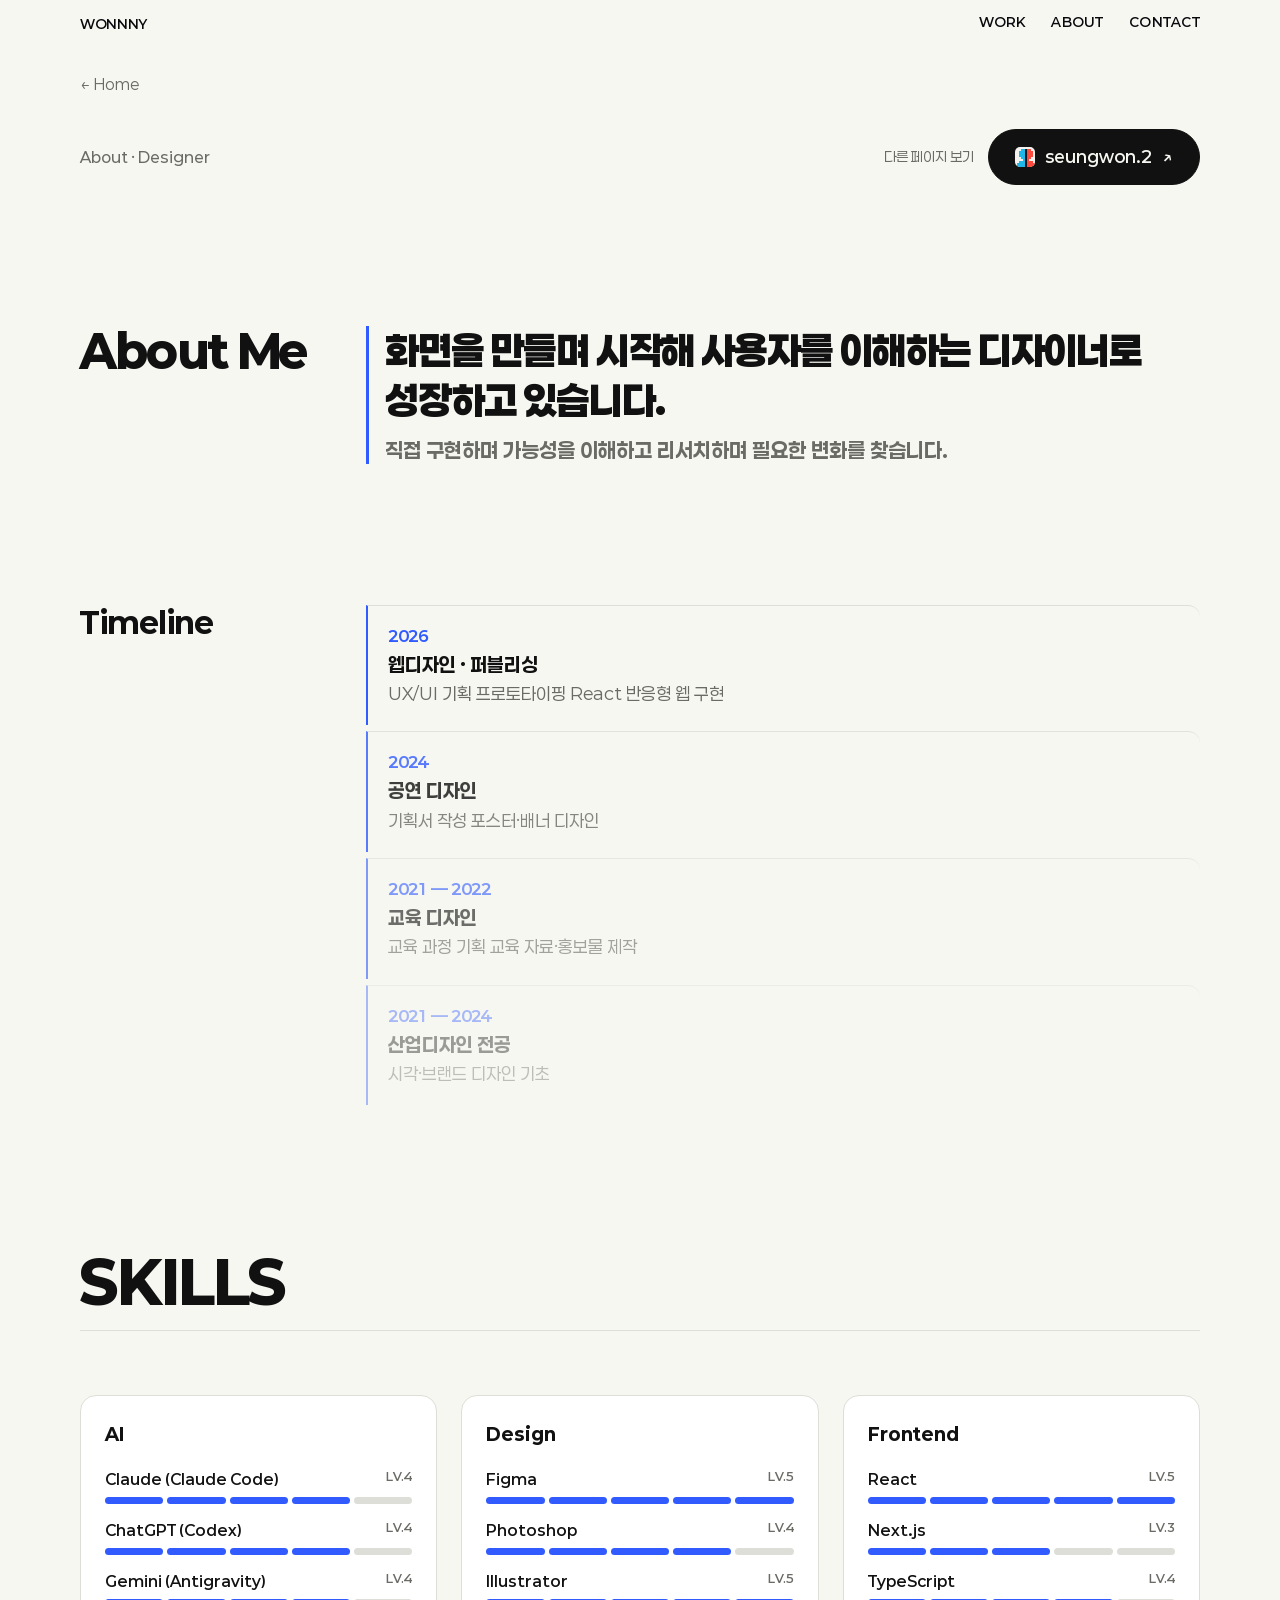
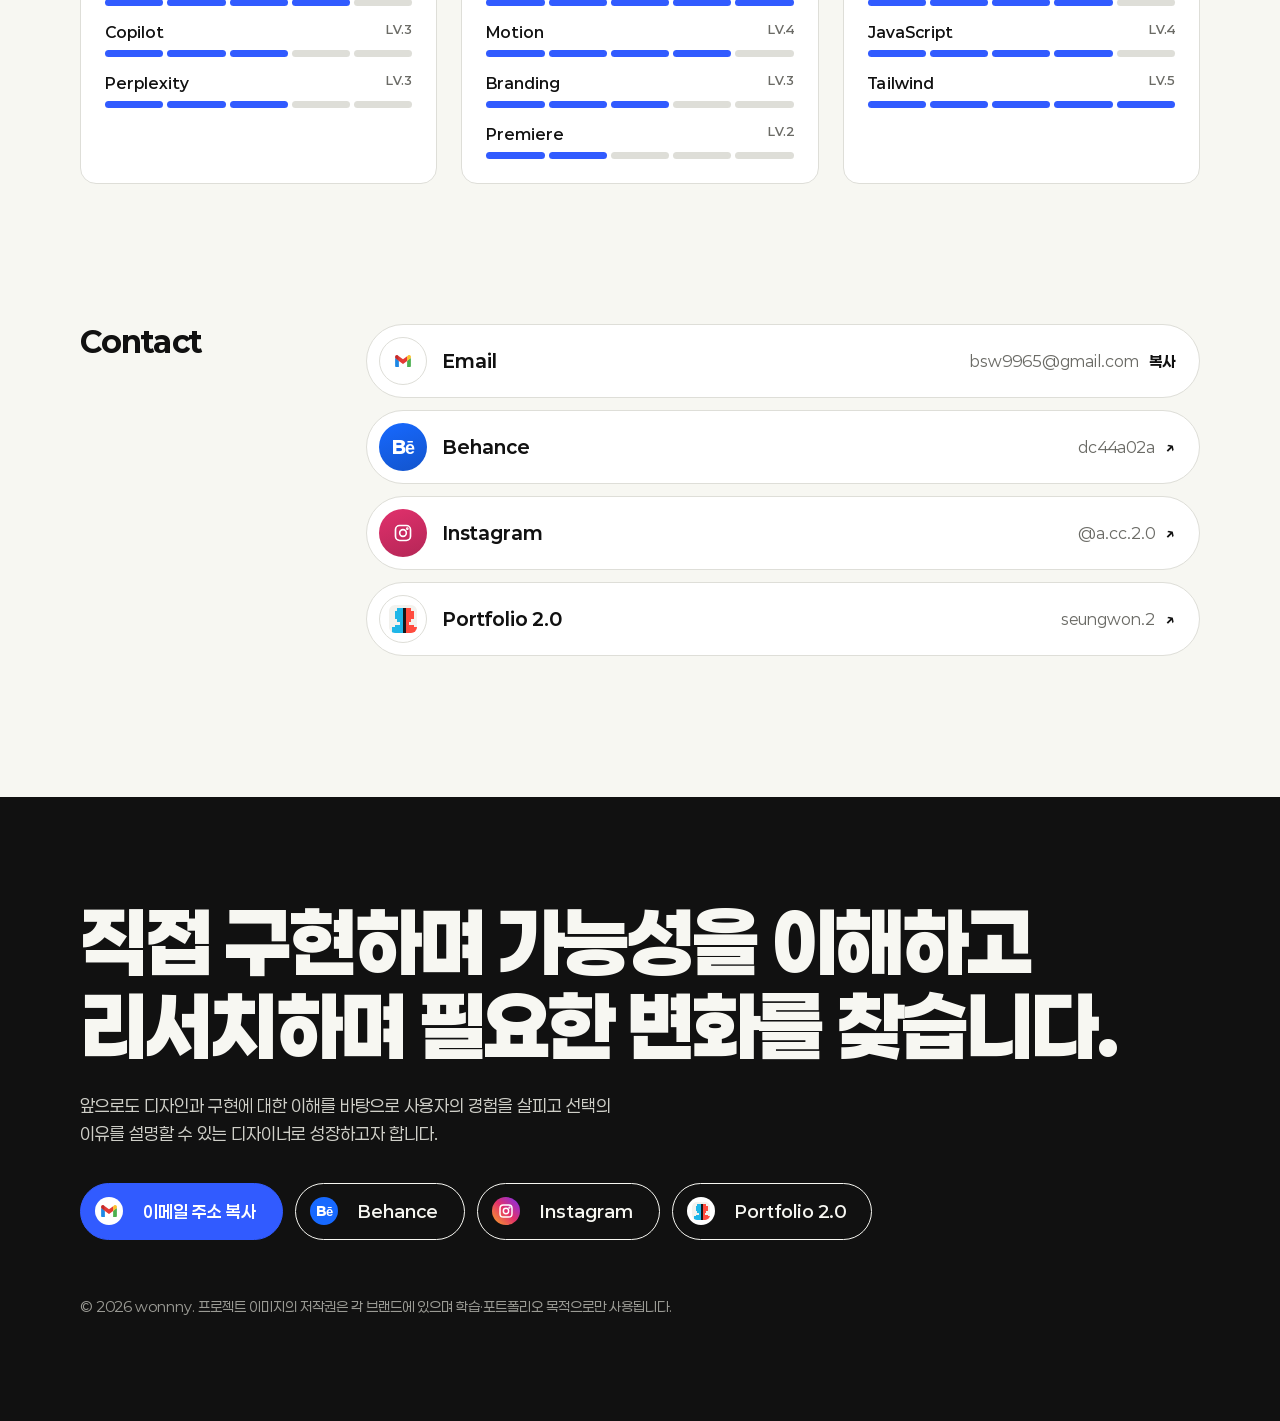
==== about.html @ beb2c956 "2026.10.27 작업 Co-Authored-By: Claude Sonnet 5.5 <noreply@anthropic.com>" ====
<!doctype html>
<html lang="ko">
<head>
<meta charset="utf-8">
<meta name="viewport" content="width=device-width,initial-scale=1">
<title>About — wonnny</title>
<meta name="theme-color" content="#F7F7F2">
<meta property="og:type" content="website">
<meta property="og:locale" content="ko_KR">
<meta property="og:site_name" content="wonnny">
<meta property="og:title" content="wonnny — Designer Portfolio">
<meta property="og:description" content="화면을 만들며 시작해 사용자를 이해하는 디자이너로 성장하고 있습니다.">
<meta property="og:url" content="https://seungwonbeck.github.io/wonnny/">
<meta property="og:image" content="https://seungwonbeck.github.io/wonnny/assets/og.jpg">
<meta property="og:image:width" content="1200">
<meta property="og:image:height" content="628">
<meta name="twitter:card" content="summary_large_image">
<meta name="twitter:title" content="wonnny — Designer Portfolio">
<meta name="twitter:description" content="화면을 만들며 시작해 사용자를 이해하는 디자이너로 성장하고 있습니다.">
<meta name="twitter:image" content="https://seungwonbeck.github.io/wonnny/assets/og.jpg">
<link rel="icon" href="assets/favicon.svg" type="image/svg+xml">
<link rel="alternate icon" href="assets/favicon.png" type="image/png">
<link rel="apple-touch-icon" href="assets/favicon.png">
<script>try{if(localStorage.theme==="dark")document.documentElement.setAttribute("data-theme","dark")}catch(e){}</script>
<link rel="stylesheet" href="css/style.css?v=20261027f">
</head>
<body data-page="about">
<header class="hd"><div class="wrap">
  <a class="logo" href="index.html">wonnny</a>
  <nav class="nav" aria-label="메인 메뉴"><a href="index.html#work">Work</a><a href="about.html" aria-current="page">About</a><a href="#contact">Contact</a></nav>
</div></header>
<main id="app"></main>
<footer id="contact" class="contact"><div class="wrap">
  <h2 id="closing" style="white-space:pre-line"></h2>
  <p class="cbody" id="closing-body"></p>
  <div class="row">
    <button class="btn blue" data-email>이메일 주소 복사</button>
    <span data-links style="display:contents"></span>
  </div>
  <small>© 2026 wonnny. 프로젝트 이미지의 저작권은 각 브랜드에 있으며 학습·포트폴리오 목적으로만 사용됩니다.</small>
</div></footer>
<dialog aria-label="이미지 확대"></dialog>
<button class="top" aria-label="맨 위로">↑</button>
<div class="toast" role="status"></div>
<script src="js/data.js?v=20261027f"></script>
<script src="js/about.js?v=20261027f"></script>
<script src="js/app.js?v=20261027f"></script>
</body>
</html>
---- css/style.css ----
/* Paperlogy: fonts/ 폴더에 woff2를 넣으면 적용, 없으면 Pretendard/시스템 폰트로 대체 */
@font-face{font-family:Paperlogy;font-weight:400;font-display:swap;src:url(../fonts/Paperlogy-4Regular.ttf) format("truetype")}
@font-face{font-family:Paperlogy;font-weight:500;font-display:swap;src:url(../fonts/Paperlogy-5Medium.ttf) format("truetype")}
@font-face{font-family:Paperlogy;font-weight:600;font-display:swap;src:url(../fonts/Paperlogy-6SemiBold.ttf) format("truetype")}
@font-face{font-family:Paperlogy;font-weight:700;font-display:swap;src:url(../fonts/Paperlogy-7Bold.ttf) format("truetype")}
@font-face{font-family:Paperlogy;font-weight:800;font-display:swap;src:url(../fonts/Paperlogy-8ExtraBold.ttf) format("truetype")}

:root{--ink:#111111;--blue:#315BFF;--bg:#F7F7F2;--white:#fff;--line:#DEDED8;--mute:#6b6b66;--pad:80px}
*{box-sizing:border-box;margin:0}
html{scroll-behavior:smooth}
body{font:400 17px/1.6 Paperlogy,Pretendard,"Apple SD Gothic Neo","Malgun Gothic",sans-serif;color:var(--ink);background:var(--bg);-webkit-font-smoothing:antialiased}
a{color:inherit;text-decoration:none}
img{max-width:100%;display:block}
:focus-visible{outline:2px solid var(--blue);outline-offset:3px}
.wrap{padding-inline:var(--pad);max-width:1920px;margin-inline:auto}
@media(max-width:480px){body{font-size:16px}}

/* header */
.hd{position:fixed;inset:0 0 auto;z-index:10;color:#fff;mix-blend-mode:difference;font-size:13px;text-transform:uppercase;letter-spacing:.02em}
.hd .wrap{display:flex;justify-content:space-between;align-items:flex-start;padding-top:14px}
.logo{font-weight:800;letter-spacing:-.02em}
.nav{display:flex;gap:clamp(16px,3vw,36px);font-weight:500}
.nav a{background:linear-gradient(#fff,#fff) 0 100%/0 1px no-repeat;transition:background-size .25s}
.nav a:hover{background-size:100% 1px}

/* hero */
.hero{padding-top:clamp(56px,10vw,140px)}
.eyebrow{font-size:15px;font-weight:500;color:var(--mute);margin-bottom:24px}
.hero h1{font-weight:800;font-size:clamp(36px,7.2vw,112px);line-height:1.1;letter-spacing:-.04em;white-space:pre-line}
.btn{display:inline-flex;align-items:center;gap:10px;margin-top:40px;padding:14px 26px;border:1.5px solid var(--ink);border-radius:999px;font-weight:600;background:none;color:inherit;font-family:inherit;font-size:inherit;cursor:pointer;transition:background .2s,color .2s,border-color .2s}
.btn:hover{background:var(--ink);color:var(--bg)}
.btn.blue{border-color:var(--blue);color:var(--blue)}
.btn.blue:hover{background:var(--blue);color:#fff}
.peek{display:block;margin-top:clamp(48px,8vw,96px);height:clamp(180px,28vw,380px);overflow:hidden;border-radius:6px 6px 0 0}
.peek .ph,.peek img{transition:transform .6s}
.peek:hover .ph,.peek:hover img{transform:scale(1.03)}

/* placeholder / media */
.ph{aspect-ratio:var(--r,16/10);width:100%;display:grid;place-items:center;background:linear-gradient(135deg,#ecece6,#dcdcd4);color:var(--mute);font-weight:600;letter-spacing:.08em;text-transform:uppercase;font-size:14px}
.peek .ph{aspect-ratio:auto;height:100%;min-height:420px}
.media img{width:100%;height:auto}

/* sections */
section{padding-block:clamp(72px,11vw,160px) 0}
.sec-h{display:flex;justify-content:space-between;align-items:baseline;border-bottom:1px solid var(--line);padding-bottom:16px;margin-bottom:clamp(32px,5vw,64px)}
h2{font-size:clamp(26px,3.6vw,44px);font-weight:700;letter-spacing:-.03em;line-height:1.2}
.no{color:var(--blue);font-weight:600;font-variant-numeric:tabular-nums}

/* featured list: 번호 열 + 큰 이미지, 홀짝으로 이미지 폭만 달리해 리듬 */
.feat{display:grid;grid-template-columns:repeat(12,1fr);gap:24px;margin-bottom:clamp(64px,9vw,128px);align-items:end}
.feat .media{grid-column:1/-1;overflow:hidden;border-radius:6px}
.feat:nth-child(even) .media{grid-column:3/-1}
.feat:nth-child(odd) .media{grid-column:1/11}
.feat .media>*{transition:transform .6s}
.feat:hover .media>*{transform:scale(1.02)}
.feat .info{grid-column:1/-1;display:grid;grid-template-columns:repeat(12,1fr);gap:24px;margin-top:20px}
.feat h3{grid-column:1/7;font-size:clamp(24px,3vw,40px);font-weight:700;letter-spacing:-.03em;line-height:1.2}
.feat .no{display:block;margin-bottom:6px;font-size:15px}
.feat .desc{grid-column:7/-1}
.meta{display:grid;grid-template-columns:auto 1fr;gap:4px 16px;font-size:15px;margin-top:14px}
.meta dt{color:var(--mute)}
.more{display:inline-block;margin-top:14px;font-weight:600;color:var(--blue)}
.more::after{content:" →";transition:margin .2s}
.feat:hover .more::after{margin-left:6px}
@media(max-width:1024px){
  .feat .media,.feat:nth-child(n) .media{grid-column:1/-1}
  .feat h3,.feat .desc{grid-column:1/-1}
}

/* more grid */
.grid{display:grid;grid-template-columns:repeat(auto-fill,minmax(280px,1fr));gap:24px}
.card .media{overflow:hidden;border-radius:6px;border:1px solid var(--line)}
.card .ph{aspect-ratio:4/3}
.card .media>*{transition:transform .5s}
.card:hover .media>*{transform:scale(1.04)}
.card h3{font-size:19px;font-weight:600;margin-top:12px}
.card p{font-size:15px;color:var(--mute)}

/* about / contact */
.about{display:grid;grid-template-columns:repeat(12,1fr);gap:24px}
.about>div:first-child{grid-column:1/6}
.about>div:last-child{grid-column:7/-1}
.about h3{font-size:15px;font-weight:600;color:var(--blue);margin:28px 0 8px}
.about h3:first-child{margin-top:0}
.about ul{list-style:none;padding:0}
.about li{padding:10px 0;border-top:1px solid var(--line)}
.about li b{font-weight:600}
@media(max-width:1024px){.about>div:first-child,.about>div:last-child{grid-column:1/-1}}
.contact{margin-top:clamp(72px,11vw,160px);background:var(--ink);color:var(--bg);padding-block:clamp(56px,8vw,112px)}
.contact h2{font-size:clamp(32px,6vw,88px);font-weight:800;letter-spacing:-.04em;line-height:1.1}
.contact .row{display:flex;flex-wrap:wrap;gap:12px;margin-top:36px}
.contact .btn{border-color:var(--bg);margin-top:0}
.contact .btn:hover{background:var(--bg);color:var(--ink)}
.contact .btn.blue{background:var(--blue);border-color:var(--blue);color:#fff}
.contact small{display:block;margin-top:56px;color:#9a9a94;font-size:14px}

/* detail */
.back{display:inline-block;margin-top:72px;color:var(--mute);font-size:15px}
.back:hover{color:var(--blue)}
.p-hero{padding-top:32px}
.p-hero h1{font-size:clamp(34px,6vw,88px);font-weight:800;letter-spacing:-.04em;line-height:1.1}
.p-hero .lead{font-size:clamp(18px,2vw,24px);margin-top:20px;max-width:34em}
.facts{display:grid;grid-template-columns:repeat(auto-fit,minmax(200px,1fr));gap:24px;margin-top:48px;padding-top:24px;border-top:1px solid var(--line);font-size:15px}
.facts dt{color:var(--mute);margin-bottom:2px}
.facts dd{margin:0;font-weight:500}
.p-media{margin-top:40px}
.block{display:grid;grid-template-columns:repeat(12,1fr);gap:24px}
.block>h2{grid-column:1/5;font-size:clamp(22px,2.4vw,30px)}
.block>.body{grid-column:6/-1}
@media(max-width:1024px){.block>h2,.block>.body{grid-column:1/-1}}
.body p+p{margin-top:1em}
.body ol,.body ul{padding:0;list-style:none}
.body li{padding:14px 0;border-top:1px solid var(--line)}
.tag{display:inline-block;font-size:13px;font-weight:600;padding:1px 10px;border-radius:999px;margin-right:8px;border:1px solid var(--line);background:var(--white)}
.tag.h{color:var(--blue);border-color:var(--blue)}
.dec h4{font-size:18px;font-weight:600}
.shot{margin-bottom:56px}
.shot .media{cursor:zoom-in;border:1px solid var(--line);border-radius:6px;overflow:hidden;background:var(--white)}
.shot.tall{max-width:420px}
.shot figcaption{margin-top:12px;font-size:15px;color:var(--mute);padding-left:12px;border-left:2px solid var(--blue)}
.nextp{display:block;border-top:1px solid var(--line);padding-block:48px;margin-top:clamp(72px,11vw,160px)}
.nextp small{color:var(--mute);display:block}
.nextp strong{font-size:clamp(28px,5vw,64px);font-weight:800;letter-spacing:-.03em;transition:color .2s}
.nextp:hover strong{color:var(--blue)}

/* lightbox, top button */
dialog{border:0;background:transparent;max-width:min(94vw,1400px);max-height:94vh;padding:0;overflow:auto}
dialog::backdrop{background:rgba(24,24,24,.85)}
dialog .ph{min-width:min(90vw,900px)}
dialog img{max-height:90vh;width:auto;margin:auto}
.top{position:fixed;right:20px;bottom:20px;width:48px;height:48px;border-radius:50%;border:1.5px solid var(--ink);background:var(--bg);font-size:20px;cursor:pointer;opacity:0;pointer-events:none;transition:opacity .2s}
.top.on{opacity:1;pointer-events:auto}
.top:hover{background:var(--ink);color:var(--bg)}
.toast{position:fixed;left:50%;bottom:28px;transform:translateX(-50%);background:var(--ink);color:#fff;padding:10px 18px;border-radius:999px;font-size:15px;opacity:0;transition:opacity .2s;pointer-events:none}
.toast.on{opacity:1}

/* 짧은 등장 효과 */
.js .rv{opacity:0;transform:translateY(18px);transition:opacity .6s,transform .6s}
.js .rv.in{opacity:1;transform:none}
@media(prefers-reduced-motion:reduce){
  html{scroll-behavior:auto}
  *,*::before,*::after{transition:none!important;animation:none!important}
  .js .rv{opacity:1;transform:none}
}

.intro{max-width:36em;margin-top:28px;font-size:clamp(17px,1.6vw,20px)}
.abil{font-size:15px;margin-top:10px}.abil b{color:var(--blue);margin-right:8px;font-weight:600}
.cbody{max-width:34em;margin-top:24px;color:#cfcfc8}

/* hero collage (참고: 흩어진 이미지 + 거대 타이틀) */
.hero2{position:relative;min-height:100svh;overflow:hidden;display:flex;align-items:flex-end}
.ghost{position:absolute;inset:0;color:var(--line);font-weight:800;font-size:clamp(44px,8vw,120px);line-height:.95;letter-spacing:-.05em;overflow:hidden;opacity:.55;pointer-events:none;padding-top:40px}
.t{position:absolute;width:calc(var(--w)*1vw);will-change:transform;z-index:1}
.t .media{overflow:hidden;box-shadow:0 1px 0 rgba(0,0,0,.06)}
.t .ph{transition:transform .5s}
.t:hover .ph,.t:hover img{transform:scale(1.06)}
.t:nth-child(3n) .ph{background:linear-gradient(135deg,#bcc8ff,#8fa4ff)}
.t:nth-child(4n) .ph{background:linear-gradient(135deg,#2a2a2a,#111111);color:#bbb}
.spin{position:absolute;right:6%;top:58%;width:110px;fill:var(--ink);animation:rot 18s linear infinite;z-index:1;pointer-events:none}
.spin text{font-size:10.5px;font-weight:600;letter-spacing:.06em}
@keyframes rot{to{transform:rotate(360deg)}}
.hero-t{position:relative;z-index:2;padding-bottom:20px;width:100%;pointer-events:none}
.hero-t>*{pointer-events:auto}
.hero-t h1{font-size:clamp(22px,3.2vw,44px);letter-spacing:-.03em;max-width:20em}
.hero-t .intro{font-size:15px;max-width:30em;margin-top:14px}
.hero-t .btn{margin-top:20px}
.big{font-weight:800;font-size:clamp(56px,13.5vw,210px);line-height:.84;letter-spacing:-.06em;margin-top:28px;pointer-events:none!important;mix-blend-mode:multiply}
@media(max-width:480px){.t{width:calc(var(--w)*2.2vw)}.spin{width:80px}}

/* work: 좌측 분류 + 우측 목록 */
.work{display:grid;grid-template-columns:180px 1fr;gap:32px;align-items:start}
.filter{position:sticky;top:56px;display:flex;flex-direction:column;align-items:flex-start;gap:2px}
.filter button{font:inherit;font-weight:700;font-size:20px;background:none;border:0;padding:2px 0;cursor:pointer;color:var(--ink);opacity:.35;transition:opacity .2s}
.filter button[aria-pressed=true],.filter button:hover{opacity:1}
.filter sup{font-size:11px;margin-left:2px}
[hidden]{display:none!important}
.work .feat:nth-child(n) .media{grid-column:1/-1}
@media(max-width:1024px){.work{grid-template-columns:1fr}.filter{position:static;flex-direction:row;flex-wrap:wrap;gap:4px 16px}}
.hero2{cursor:grab;touch-action:pan-y;user-select:none}.hero2.grab{cursor:grabbing}.t img,.t .media{pointer-events:none;-webkit-user-drag:none}.t{pointer-events:auto}
.hint{position:absolute;right:var(--pad);bottom:20px;z-index:2;font-size:13px;text-transform:uppercase;letter-spacing:.04em}

/* ===== 인트로: 참고 사이트 구조 ===== */
.hd .wrap{align-items:flex-start;max-width:none}
.nav{flex-direction:row;gap:clamp(14px,2vw,28px);line-height:1.25;font-weight:600}
.hd .logo{font-weight:600;margin-right:calc(clamp(180px,22vw,320px) + 8px)}
.hero2{display:block;height:100svh;min-height:620px;border-bottom:1px solid var(--line)}
.lp{position:absolute;left:var(--pad);top:0;width:min(230px,18vw);font-size:11px;line-height:1.25;font-weight:600;color:var(--ink);opacity:.08;pointer-events:none;overflow:hidden;height:100%;text-align:justify}
.lp p{margin:0 0 22px}
.ghost{left:26%;right:auto;width:42%;inset-block:0;font-size:clamp(34px,5.4vw,84px);line-height:.98;opacity:.5;padding-top:0;word-break:break-word}
.star{position:absolute;left:46%;top:42%;width:64px;color:#c9c9c3;z-index:0;pointer-events:none}
.spin{right:auto;left:1.5%;top:18%;width:96px}
.h1c{position:absolute;left:30%;top:7%;z-index:2;max-width:15em;font-size:clamp(20px,2.4vw,34px);font-weight:700;letter-spacing:-.03em;line-height:1.25;color:#8b8b85;white-space:pre-line}
.big{position:absolute;left:var(--pad);bottom:6vh;z-index:2;margin:0;color:#fff;mix-blend-mode:difference;font-size:clamp(34px,6vw,96px);line-height:1.08;letter-spacing:-.02em}
.panel{position:absolute;right:0;top:0;bottom:0;width:clamp(180px,22vw,320px);z-index:3;background:var(--bg);border-left:1px solid var(--line);padding:14px 16px 20px;display:flex;flex-direction:column;cursor:auto}
.pbig{font-size:clamp(72px,12vw,180px);font-weight:800;letter-spacing:-.06em;line-height:.9;margin-top:34px;margin-left:-4px;white-space:nowrap}
.pf{margin-top:16px;display:flex;flex-direction:column;align-items:flex-start}
.pf button{font:inherit;font-weight:700;font-size:clamp(16px,1.5vw,22px);background:none;border:0;padding:0;cursor:pointer;color:var(--ink);opacity:.3;text-align:left;transition:opacity .2s}
.pf button:hover,.pf button:first-child{opacity:1}
.pf sup{font-size:10px}
.pcap{margin-top:auto;font-size:12px;line-height:1.3;font-weight:600}
.pcap .btn{margin-top:12px;padding:8px 14px;font-size:13px;pointer-events:auto}
@media(max-width:480px){
  .hd .logo{margin-right:0}
  .star{display:none}
  .ghost{left:0;width:100%}
  .h1c{left:var(--pad);top:96px;max-width:none;padding-right:var(--pad)}
  .panel{top:auto;width:100%;border-left:0;border-top:1px solid var(--line);padding:10px var(--pad) 14px}
  .pcap{margin:0}
  .big{bottom:150px;font-size:8.4vw;white-space:nowrap}.hint{display:none}
}
@media(max-width:480px){:root{--pad:20px}}

/* 태블릿·모바일: 오른쪽 패널 → 햄버거 드로어 */
.burger{display:none}
@media(max-width:1024px){
  .hd{z-index:40}
  .hd .logo{margin-right:0;margin-left:auto}
  .hd .wrap{gap:16px}
  .burger{display:block;position:relative;width:28px;height:18px;margin-top:2px;background:none;border:0;padding:0;cursor:pointer;color:inherit}
  .burger i{position:absolute;left:0;width:100%;height:2px;background:#fff;transition:transform .25s,top .25s}
  .burger i:first-child{top:4px}.burger i:last-child{top:12px}
  .burger[aria-expanded=true] i:first-child{top:8px;transform:rotate(45deg)}
  .burger[aria-expanded=true] i:last-child{top:8px;transform:rotate(-45deg)}
  .panel{position:fixed;top:0;bottom:0;right:0;width:min(360px,86vw);padding:72px 20px 24px;border:0;border-left:1px solid var(--line);z-index:30;transform:translateX(100%);transition:transform .3s}
  .panel.open{transform:none}
  .pbig{display:block;font-size:84px;margin-top:0}
  .pf{display:flex}
  .pcap{margin-top:auto;font-size:13px}
  .big{bottom:6vh}
}
.panel{container-type:inline-size}
.pbig{font-size:29cqw!important;letter-spacing:-.05em;margin-left:-.03em}

/* 구형 콜라주: 타일은 중앙 기준으로 JS가 배치 */
.t{left:50%;top:50%;width:calc(var(--w,20)*1vw);transition:none}
@media(max-width:1024px){.t{width:30vw}}
@media(max-width:480px){.t{width:46vw}}
#tiles{position:absolute;inset:0;z-index:1;pointer-events:none}
.t{--w:18}
/* 사진은 타이틀 위로, 헤드라인은 화면에서 제거(스크린리더용으로만 유지) */
#tiles{z-index:3}
.panel{z-index:30}
.h1c{position:absolute;width:1px;height:1px;overflow:hidden;clip-path:inset(50%);white-space:nowrap}
.t{--w:24}
.lp{opacity:.05}
@media(max-width:1024px){.lp{width:calc(50vw - var(--pad))}.t{width:38vw}}
@media(max-width:480px){.lp{width:calc(100% - 2 * var(--pad))}.t{width:56vw}}
.hd a{white-space:nowrap}
@media(max-width:480px){.hd{font-size:11px}.nav{gap:10px}.hd .wrap{gap:10px}}
#tiles{z-index:1}
.big{z-index:4}
.ghost{opacity:.35}
.lp{opacity:.06}
@media(min-width:1025px){.lp{width:34vw;font-size:12px}.ghost{left:40vw;width:38vw}}
/* 데스크톱: 패널 숨기기 */
.pclose,.popen{display:none}
@media(min-width:1025px){
  .panel{transition:transform .3s}
  .pclose{display:block;position:absolute;top:12px;left:14px;width:28px;height:28px;border:1.5px solid var(--ink);border-radius:50%;background:none;font:inherit;font-weight:700;line-height:1;cursor:pointer;color:var(--ink)}
  .pclose:hover{background:var(--ink);color:var(--bg)}
  .pbig{margin-top:44px}
  .hero2.collapsed .panel{transform:translateX(100%)}
  .hero2.collapsed .popen{display:block}
  .popen{position:absolute;top:12px;right:var(--pad);z-index:31;width:28px;height:28px;border:1.5px solid var(--ink);border-radius:50%;background:var(--bg);font:inherit;font-weight:700;line-height:1;cursor:pointer;color:var(--ink)}
  .popen:hover{background:var(--ink);color:var(--bg)}
}
.ghost{left:0!important;width:100%!important;padding-inline:var(--pad);overflow:hidden}
.ghost{left:auto!important;right:0!important;width:48vw!important;padding-inline:0;text-align:right}
@media(max-width:480px){.ghost{width:100%!important}}
/* 타이틀 반전: 본문 타이틀은 타일 뒤, 타일 안의 흰 사본이 겹침 구간을 덮는다 */
.big{color:var(--ink);mix-blend-mode:normal;z-index:0}
.t{overflow:hidden}
.t .tc{position:absolute;transform-origin:0 0;color:#fff;font-weight:800;line-height:1.08;letter-spacing:-.02em;white-space:nowrap;pointer-events:none;margin:0}
.t .ph{background:linear-gradient(135deg,#8d8d87,#6e6e69);color:#f0f0ea}
.t:nth-child(3n) .ph{background:linear-gradient(135deg,#5b78ff,#315BFF)}
.t:nth-child(4n) .ph{background:linear-gradient(135deg,#2a2a2a,#111111)}
.filter button{padding-block:10px}
.pf button{padding-block:6px}

/* 실제 이미지 */
.card .media img{aspect-ratio:4/3;object-fit:cover;object-position:top}
.t .media img{aspect-ratio:4/3;object-fit:cover;object-position:top;width:100%}
.feat .media img{width:100%;aspect-ratio:2247/999;object-fit:cover}
.p-media .media img{aspect-ratio:2247/999;object-fit:cover}
.shot.tall{max-width:none}
.lead.sub{font-size:clamp(16px,1.5vw,19px);color:var(--mute);margin-top:12px}
dialog img{max-width:94vw}

/* 일정한 톤 보정: 모든 사진에 같은 필터를 걸어 웜화이트 배경과 맞춘다 */
.media img{filter:saturate(.86) contrast(1.03) brightness(1.01) sepia(.06)}
.t .media img{aspect-ratio:16/9;object-fit:cover;object-position:top}
.t.bn .media img{aspect-ratio:2247/999}

/* 성장 표시 */
.feat .learn{grid-column:7/-1;display:flex;flex-wrap:wrap;gap:8px;justify-content:flex-end;align-items:center;align-self:end}
.feat .desc{grid-column:1/-1;max-width:56em}
.learn .lh{font-size:13px;font-weight:600;color:var(--blue);margin-right:4px}
.chip{display:inline-flex;align-items:center;gap:8px;padding:5px 12px 5px 6px;border:1px solid var(--line);border-radius:999px;background:var(--white);font-size:14px;font-weight:600;white-space:nowrap}
.chip.dim{opacity:.4}
.plus{font-weight:700;color:var(--mute)}
.ic{display:grid;place-items:center;width:24px;height:24px;border-radius:7px;font-style:normal;font-size:11px;font-weight:800;color:#fff;background:var(--ink)}
.ic.html{background:#e44d26}.ic.css{background:#1572b6}.ic.js{background:#f7df1e;color:#111111}.ic.next{background:#000;font-size:13px}
.ic.react{background:#20232a;color:#61dafb}.ic.figma{background:#fff;border:1px solid var(--line)}.ic.research{background:var(--blue)}
.js .rv .chip{opacity:0;transform:translateY(8px) scale(.9);transition:opacity .45s,transform .45s}
.js .rv.in .chip{opacity:1;transform:none;transition-delay:calc(.35s + var(--i) * .12s)}
.js .rv.in .chip.dim{opacity:.4}
@media(max-width:1024px){.feat .learn{grid-column:1/-1;justify-content:flex-start}}
@media(prefers-reduced-motion:reduce){.js .rv .chip{opacity:1;transform:none}.js .rv .chip.dim{opacity:.4}}

.t{--w:32}
.star{width:84px}
@media(max-width:1024px){.t{width:44vw}}
@media(max-width:480px){.t{width:64vw}}

/* 패널 숨기기 버튼: 둥근 사각 + 쉐브론 */
@media(min-width:1025px){
  .pclose,.popen{width:36px;height:36px;border:0;border-radius:12px;background:var(--white);color:var(--ink);box-shadow:0 0 0 1px var(--line),0 2px 8px rgba(24,24,24,.08);display:grid;place-items:center;padding:0;transition:background .2s,color .2s,transform .2s}
  .pclose{top:12px;left:14px}
  .pclose:hover,.popen:hover{background:var(--ink);color:#fff;box-shadow:none}
  .pclose:hover svg{transform:translateX(2px)}.popen:hover svg{transform:translateX(-2px)}
  .pclose svg,.popen svg{transition:transform .2s}
  .pbig{margin-top:56px}
  .hero2.collapsed .popen{display:grid}
}

/* 대표 프로젝트: 위아래 여백 동일, 구분선, 버튼형 링크 */
.feat{margin:0;padding-block:clamp(48px,6vw,96px)}
.feat+.feat{border-top:1px solid var(--line)}
.work .feat .mlink{grid-column:1/-1;display:block;overflow:hidden;border-radius:6px}
.mlink .media{overflow:hidden}
.mlink .media>*{transition:transform .6s}
.feat:hover .mlink .media>*{transform:scale(1.02)}
.feat .desc{max-width:none;display:grid;grid-template-columns:1fr auto;align-items:end;gap:24px}
.acts{display:flex;gap:10px;flex-wrap:wrap;justify-content:flex-end}
.pbtn{display:inline-flex;align-items:center;gap:10px;padding:14px 26px;border-radius:999px;border:1.5px solid var(--ink);background:var(--ink);color:var(--bg);font-weight:600;font-size:16px;transition:background .2s,color .2s,border-color .2s,transform .2s}
.pbtn span{transition:transform .2s}
.pbtn:hover{background:var(--blue);border-color:var(--blue);color:#fff}
.pbtn:hover span{transform:translateX(3px)}
.pbtn.outline{background:transparent;color:var(--ink)}
.pbtn.outline:hover{background:var(--ink);border-color:var(--ink);color:var(--bg)}
.pbtn.outline:hover span{transform:translate(2px,-2px)}
@media(max-width:1024px){.feat .desc{grid-template-columns:1fr}.acts{justify-content:flex-start}}
/* 버튼을 '기간' 줄 높이에 맞춰 튀어나오지 않게 */
.feat .pbtn{padding:8px 18px;font-size:14px;line-height:1.4;gap:8px}
.feat .acts{align-self:end;margin-bottom:-6px}
@media(max-width:1024px){.feat .acts{margin-bottom:0}}
.learn .lh{font-size:20px;font-weight:700;margin-right:8px;letter-spacing:-.02em}
.feat .mlink .media img{image-rendering:auto}
/* 배경 글자: 위·아래·좌우 모두 80px 여백(--pad)에 맞춤 */
.ghost{top:var(--pad)!important;bottom:var(--pad)!important;right:var(--pad)!important;height:auto!important;line-height:1.12}
.lp{top:var(--pad);bottom:var(--pad);height:auto}
@media(max-width:480px){.ghost{right:var(--pad)!important;left:var(--pad)!important;width:auto!important}}
.hero2:not(.collapsed) .popen{display:none!important}
/* 패널을 접으면 워드마크가 다시 열기 버튼 옆으로 붙는다 */
@media(min-width:1025px){
  .hd .logo{transition:margin-right .3s}
  .panel-collapsed .hd .logo{margin-right:calc(36px + 14px)}
}

/* 픽셀 느낌: 사진은 디더 캔버스, 글자는 픽셀화 필터 */
.t .media{position:relative}
.t .media canvas.px{position:absolute;inset:0;width:100%;height:100%;opacity:0;image-rendering:pixelated;transition:opacity .35s;pointer-events:none}
.t .media canvas.px.on{opacity:1}
.t:hover .media canvas.px.on{opacity:0}

/* 제목 줄: 습득 칩 중심을 제목 글자 중심에 맞춤 / 버튼 아래 끝을 '기간' 줄 아래 끝에 맞춤 */
@media(min-width:1025px){
  .feat .learn{align-self:end;margin-bottom:calc((1.2 * clamp(24px,3vw,40px) - 34px) / 2 + 7px)}
  .feat .acts{align-self:end;margin-bottom:0}
  .feat .meta{margin-bottom:0}
}

/* 경계 없는 디더: 픽셀 이미지가 켜지면 원본 사각형은 숨기고, 올리면 원본이 나타난다 */
.t .media:has(canvas.px.on) img{opacity:0;transition:opacity .35s}
.t:hover .media:has(canvas.px.on) img{opacity:1}
.t .media{background:transparent;overflow:visible}
/* 제목 굵기 한 단계 더 */
@font-face{font-family:Paperlogy;font-weight:900;font-display:swap;src:url(../fonts/Paperlogy-9Black.ttf) format("truetype")}
.big,.t .tc,.p-hero h1,.contact h2{font-weight:900}
h2,.feat h3,.card h3,.dec h4,.nextp strong{font-weight:800}
.pbig{font-weight:900}
/* 스크롤 등장: 대표 프로젝트 사진은 아래에서 열리듯 나타나고, 제목·칩·설명이 차례로 따라온다 */
.js .feat .mlink{clip-path:inset(0 0 100% 0);transition:clip-path 1s cubic-bezier(.2,.7,.2,1)}
.js .feat.in .mlink{clip-path:inset(0)}
.js .feat .info>*{opacity:0;transform:translateY(20px);transition:opacity .6s,transform .6s}
.js .feat.in .info>*{opacity:1;transform:none}
.js .feat.in .info>:nth-child(1){transition-delay:.25s}
.js .feat.in .info>:nth-child(2){transition-delay:.4s}
.js .feat.in .info>:nth-child(3){transition-delay:.55s}
@media(prefers-reduced-motion:reduce){.js .feat .mlink{clip-path:none}.js .feat .info>*{opacity:1;transform:none}}
/* 습득 줄: 기본 한 줄, 넘치면 접고 '+N 더보기' */
.feat .learn{flex-wrap:nowrap;min-width:0}
.learn .prior{display:contents}
.learn .morebtn{display:none;font-family:inherit;cursor:pointer;padding-left:12px;color:var(--mute)}
.learn .morebtn:hover{border-color:var(--ink);color:var(--ink)}
.learn.collapsed .prior{display:none}
.learn.collapsed .morebtn{display:inline-flex}
.learn.open{flex-wrap:wrap}
.learn.open .morebtn{display:inline-flex}
/* More Work: 2열, 배너 전체가 잘리지 않게 */
.work .grid{grid-template-columns:repeat(2,1fr);gap:40px 24px}
.card .media img{aspect-ratio:2247/999;object-fit:cover;object-position:center}
.card .ph{aspect-ratio:2247/999}
@media(max-width:480px){.work .grid{grid-template-columns:1fr}}
/* 대표 프로젝트 사진: 실제 고해상도 화면으로, 오른쪽은 여백 밖까지 크게 */
.feat .mlink .media img,.p-media .media img{aspect-ratio:auto;height:auto;object-fit:initial}
@media(min-width:1025px){
  .work{grid-template-columns:150px 1fr;gap:24px}
  .work .feat .mlink{margin-right:calc(var(--pad) * -1)}
}
/* 한글은 단어 단위로 줄바꿈, 상세 소개는 한 줄로 */
p,li,dd,figcaption,.lead{word-break:keep-all;overflow-wrap:break-word}
.p-hero .lead{max-width:none}
/* 사진은 좌우 80px 여백선에 맞춘다 */
@media(min-width:1025px){.work .feat .mlink{margin-right:0}}
.p-hero .p-media{margin-inline:0}
.ic.uxui{background:#6d4aff}
/* 제목 오른쪽 습득 줄: 내용 길이만큼만 차지하고 한 줄 유지 */
@media(min-width:1025px){
  .work .feat .info{grid-template-columns:minmax(0,1fr) auto;column-gap:32px}
  .work .feat .info h3{grid-column:1}
  .work .feat .info .learn{grid-column:2;width:max-content;max-width:min(42vw,720px);justify-content:flex-end}
  .work .feat .info .desc{grid-column:1/-1}
}
/* 야간 모드 */
html[data-theme=dark]{--ink:#f1f1ea;--bg:#121212;--white:#1c1c1b;--line:#2f2f2c;--mute:#9a9a93;color-scheme:dark}
html[data-theme=dark] .t canvas.px{filter:invert(1)}
html[data-theme=dark] .media img{filter:saturate(.86) contrast(1.02) brightness(.92) sepia(.04)}
html[data-theme=dark] .contact{background:#1c1c1b;color:#f1f1ea}
html[data-theme=dark] .contact .btn{border-color:#f1f1ea}
html[data-theme=dark] .contact .btn:hover{background:#f1f1ea;color:#121212}
html[data-theme=dark] .pbtn{color:#121212}
html[data-theme=dark] .pbtn.outline{color:var(--ink)}
html[data-theme=dark] .pbtn:hover,html[data-theme=dark] .pclose:hover,html[data-theme=dark] .popen:hover{color:#fff}
body{transition:background .3s,color .3s}
/* 패널 하단 도구 */
.ptools{display:flex;flex-direction:column;align-items:flex-start;gap:8px;margin-bottom:16px}
.pill{display:inline-flex;align-items:center;gap:8px;padding:7px 12px;border:1px solid var(--line);border-radius:999px;background:var(--white);color:var(--ink);font:inherit;font-size:12px;font-weight:600;cursor:pointer;transition:border-color .2s,background .2s}
.pill:hover{border-color:var(--ink)}
.pill img{border-radius:4px}
.pill .i-sun{display:none}
html[data-theme=dark] .pill .i-moon{display:none}
html[data-theme=dark] .pill .i-sun{display:inline}
/* 첫 화면 사진 더 크게 */
.t{--w:44}
@media(max-width:1024px){.t{width:58vw}}
@media(max-width:480px){.t{width:82vw}}
.t{--w:36}
@media(max-width:1024px){.t{width:50vw}}
@media(max-width:480px){.t{width:70vw}}
.ptools{flex-direction:row;flex-wrap:nowrap;align-items:center}
.pill{white-space:nowrap}
/* 상세 상단: 제목 오른쪽에 사이트 바로가기 */
.p-title{display:flex;justify-content:space-between;align-items:flex-end;gap:16px 32px;flex-wrap:wrap}
.p-title h1{min-width:0}
.p-title .pbtn{flex:none;margin-bottom:10px}
/* 패널 하단 버튼 크게 */
.ptools{gap:8px;flex-wrap:wrap}
.pill{font-size:14px;padding:9px 15px;gap:9px}
.pill svg,.pill img{width:18px;height:18px}
@media(min-width:1025px){.block>h2{grid-column:1/4}.block>.body{grid-column:4/-1}}
/* 메인 제목: 한 단계 더 크게, 획을 살짝 더 굵게 */
@media(min-width:1025px){.big{font-size:clamp(44px,6.6vw,120px)}}
@media(max-width:1024px){.big{font-size:clamp(38px,8.4vw,92px)}}
.big,.t .tc{-webkit-text-stroke:.025em currentColor}
/* 작업 기여도 */
.own{display:flex;flex-direction:column;gap:16px}
.own-top{display:flex;align-items:center;justify-content:space-between;gap:16px;flex-wrap:wrap}
.own-badge{display:inline-flex;align-items:center;gap:10px;padding:12px 22px;border-radius:999px;background:var(--ink);color:var(--bg);font-weight:700;font-size:17px}
.own-pct{font-size:clamp(44px,5.5vw,84px);font-weight:900;letter-spacing:-.04em;line-height:1;color:var(--blue)}
.bar{height:16px;border-radius:999px;background:var(--line);overflow:hidden}
.bar i{display:block;height:100%;width:0;border-radius:inherit;background:var(--blue);transition:width 1.4s cubic-bezier(.2,.7,.2,1) .2s}
.rv.in .bar i{width:var(--v)}
.own p{color:var(--mute)}
@media(prefers-reduced-motion:reduce){.bar i{width:var(--v);transition:none}}
/* SNS(카드뉴스·배너): 원본 비율 카드로 나열, 크게 보기 버튼 */
.gal{display:grid;grid-template-columns:repeat(auto-fill,minmax(min(100%,400px),1fr));gap:48px 32px;align-items:start}
.gal .shot{position:relative;margin:0}
.gal .shot .media{max-width:540px}
.gal .shot figcaption{max-width:540px}
.zoombtn{position:absolute;top:12px;left:12px;padding:8px 14px;border-radius:999px;background:var(--ink);color:var(--bg);font-size:13px;font-weight:600;pointer-events:none;box-shadow:0 2px 10px rgba(0,0,0,.2)}
.p-acts{display:flex;flex-wrap:wrap;gap:10px;justify-content:flex-end;margin-bottom:10px}
.p-title .pbtn{margin-bottom:0}
.own-pct{letter-spacing:.04em}
.sec-p{margin:calc(-1 * clamp(16px,3vw,40px)) 0 clamp(32px,5vw,64px);max-width:44em;color:var(--mute);font-size:clamp(16px,1.4vw,19px)}
/* 모바일: 습득 칩은 항상 한 줄, 넘치면 옆으로 밀어서 본다(접기 버튼 없음) */
@media(max-width:480px){
  .feat .learn,.feat .learn.open,.feat .learn.collapsed{flex-wrap:nowrap;overflow-x:auto;justify-content:flex-start;gap:6px;scrollbar-width:none;-webkit-overflow-scrolling:touch;padding-bottom:2px}
  .learn::-webkit-scrollbar{display:none}
  .learn.collapsed .prior,.learn.open .prior{display:contents}
  .learn .morebtn,.learn.collapsed .morebtn,.learn.open .morebtn{display:none}
  .learn .chip,.learn .lh,.learn .plus{flex:none}
  .learn .lh{font-size:16px;margin-right:2px}
  .chip{font-size:13px;gap:6px;padding:4px 10px 4px 5px}
  .ic{width:22px;height:22px;border-radius:6px}
}
/* 번호(분류 개수): 글자와 간격, 세로 가운데 */
.filter button,.pf button{display:inline-flex;align-items:center;gap:8px}
.filter sup,.pf sup{position:static;vertical-align:middle;margin:0;font-size:.55em;font-weight:700;line-height:1;opacity:.8}
/* About 페이지 */
.quote{border-left:3px solid var(--blue);padding-left:16px;font-weight:700;font-size:clamp(18px,1.8vw,22px)}
.quote span{display:block}
.tl{padding:0;list-style:none}
.tl li{padding:18px 0 18px 20px;border-left:2px solid var(--blue);margin-bottom:6px}
.tl b{display:block;color:var(--blue);font-size:15px}
.tl h4{font-size:19px;font-weight:700;margin-top:2px}
.tl p{color:var(--mute);margin:0}
.skills{display:grid;grid-template-columns:repeat(auto-fit,minmax(min(100%,320px),1fr));gap:24px}
.sk{background:var(--white);border:1px solid var(--line);border-radius:16px;padding:24px}
.sk h3{font-size:18px;font-weight:800;margin-bottom:18px}
.skrow{display:flex;justify-content:space-between;gap:12px;font-weight:600;font-size:15px;margin-top:14px}
.skrow em{font-style:normal;font-size:12px;color:var(--mute)}
.lv{display:flex;gap:4px;margin-top:6px}
.lv i{flex:1;height:7px;border-radius:99px;background:var(--line)}
.lv i.on{background:var(--blue)}
/* 타임라인: 아래로 갈수록 흐리게, 스크롤 중인 항목은 반전 */
.tl li{opacity:calc(1 - var(--k,0) * .2);transition:opacity .4s,background .4s,color .4s,padding .4s;border-radius:0 12px 12px 0}
.tl li.act{opacity:1;background:var(--ink);color:var(--bg);padding-left:28px;padding-right:20px}
.tl li.act p,.tl li.act b{color:inherit;opacity:.85}
.tl li.act b{color:#8fa5ff}
.about-h1{font-size:clamp(28px,4.6vw,76px)!important;font-weight:900;letter-spacing:-.035em;line-height:1.15;margin-top:8px}
/* 타임라인: 마우스를 올리면 선명하게 + 반전 */
.tl li{cursor:default}
.tl li:hover{opacity:1;background:var(--ink);color:var(--bg);padding-left:28px;padding-right:20px}
.tl li:hover p,.tl li:hover b{color:inherit;opacity:.85}
.tl li:hover b{color:#8fa5ff}
.sr{position:absolute;width:1px;height:1px;overflow:hidden;clip-path:inset(50%);white-space:nowrap}
.about-h1{display:none}
.quote{font-size:clamp(20px,2.2vw,30px);line-height:1.5}
.quote span+span{margin-top:6px;font-weight:600;color:var(--mute);font-size:.8em}
/* About Me / 소개 문장: 더 크고 굵게 */
.ab>h2{font-size:clamp(30px,3.6vw,56px);font-weight:900;letter-spacing:-.03em;line-height:1.1}
.ab .quote{font-size:clamp(24px,3vw,44px);font-weight:900;letter-spacing:-.03em;line-height:1.3}
.ab .quote span+span{font-size:clamp(17px,1.6vw,22px);font-weight:700;letter-spacing:0;margin-top:12px}
/* About: 다른 페이지 보기, Contact 아이콘 행 */
.otherlbl{font-size:14px;color:var(--mute);margin-right:4px;align-self:center}
.about-top{display:flex}
.contact-list{display:flex;flex-direction:column;gap:12px}
.crow{display:flex;align-items:center;gap:16px;width:100%;padding:12px 24px 12px 12px;border:1px solid var(--line);border-radius:999px;background:var(--white);color:var(--ink);font:inherit;font-weight:700;font-size:18px;text-align:left;cursor:pointer;transition:border-color .2s,transform .2s}
.crow:hover{border-color:var(--ink);transform:translateY(-2px)}
.cic{display:grid;place-items:center;flex:none;width:48px;height:48px;border-radius:50%;font-style:normal;color:#fff;background:linear-gradient(160deg,var(--c),color-mix(in srgb,var(--c) 80%,#000))}
.cic .be{font-weight:900;font-size:18px;letter-spacing:-.04em}
.crow em{margin-left:auto;display:flex;align-items:center;gap:10px;font-style:normal;font-weight:400;font-size:15px;color:var(--mute)}
.crow em b{font-weight:700;color:var(--ink)}
@media(max-width:480px){.crow{padding-right:16px;font-size:16px}.crow em{font-size:13px}.crow em span{display:none}}
/* 버튼 앞 아이콘 */
.btn .bi{display:inline-grid;place-items:center;flex:none;width:28px;height:28px;margin:-4px 10px -4px -12px;border-radius:50%;color:#fff;font-style:normal}
.btn .bi.lt{background:#fff}
.btn .bi .be{font-weight:900;font-size:13px;letter-spacing:-.05em}
.btn .bi img{border-radius:5px}
.btn{align-items:center}
.cic.light{background:#fff;border:1px solid var(--line)}
.cic.light img{border-radius:6px}
.ab-top{align-items:center}
.ab-top .p-acts{margin-bottom:0;align-items:center}
.ab-top .eyebrow{display:flex;align-items:center;font-size:15px}

/* 메인 제목 자간 */
.big,.t .tc{letter-spacing:.01em}
/* 스크롤하면 헤더 뒤 내용이 흐려지는 유리 배경 */
.hd{transition:background-color .3s,border-color .3s,backdrop-filter .3s}
.hd .wrap{transition:padding .3s}
.hd.scrolled{mix-blend-mode:normal;color:var(--ink);background:color-mix(in srgb,var(--bg) 68%,transparent);-webkit-backdrop-filter:blur(14px) saturate(1.2);backdrop-filter:blur(14px) saturate(1.2);border-bottom:1px solid color-mix(in srgb,var(--line) 80%,transparent)}
.hd.scrolled .wrap{padding-bottom:14px}
.hd.scrolled .nav a{background-image:linear-gradient(currentColor,currentColor)}
.hd.scrolled .burger i{background:var(--ink)}
/* 홈 About: 소개 문단은 위로 빼고 두 칸 제목 줄을 맞춤 */
.about-bio{max-width:44em;margin-bottom:clamp(32px,4vw,56px)}
.about{align-items:start}
.about h3{margin-top:0}
.tl li.act{background:none;color:inherit;padding-left:20px;padding-right:0;opacity:calc(1 - var(--k,0) * .2)}
/* 분류 목록(All)의 윗선을 오른쪽 첫 사진의 윗선과 맞춤 */
.work .feat:first-child{padding-top:0}
.filter button:first-child{padding-top:0}
/* 섹션 소개 문장: #111 한 줄 */
.sec-p{max-width:none;color:var(--ink)}
/* 섹션 제목: 대문자, 더 크게, 화면에 맞춰 줄어듦 */
.sec-h h2{text-transform:uppercase;font-size:clamp(28px,4.6vw,68px);font-weight:900;letter-spacing:-.02em;line-height:1.05}
@media(max-width:1024px){.sec-h h2{font-size:clamp(24px,4.5vw,46px)}}
@media(max-width:480px){.sec-h h2{font-size:clamp(20px,6vw,26px);line-height:1.15}}
/* 상세 정보 줄(유형·기간·역할·툴) 가운데 정렬 */
.facts{text-align:center}
.facts>div{display:flex;flex-direction:column;align-items:center}
/* 정보 줄: 첫 칸은 왼쪽 끝, 마지막 칸은 오른쪽 끝에 붙고 사이는 고르게. 칸 안 글자는 가운데 */
.facts{display:flex;justify-content:space-between;align-items:flex-start;gap:24px 32px;flex-wrap:wrap}
.facts>div{flex:0 1 auto;max-width:100%}
@media(max-width:480px){.facts{justify-content:space-between}.facts>div{flex:1 1 40%}}
/* 모든 작품 상세: 카드 갤러리 + 크게 보기 (웹·UX 가로 화면은 2열) */
.gal.wide{grid-template-columns:repeat(auto-fill,minmax(min(100%,520px),1fr))}
.gal.wide .shot .media,.gal.wide .shot figcaption{max-width:none}
/* 원본이 작은 배너(PDP·카드뉴스·SNS)는 늘리지 않고 원본에 가까운 크기로 가운데 */
.p-media.small{max-width:1000px;margin-inline:auto}
.p-media.small .media img{image-rendering:auto}
/* 관련 링크 + 다음 프로젝트: 제목 아래에 버튼을 가로로 고르게 */
.linksec{padding-top:clamp(72px,11vw,160px);padding-bottom:clamp(48px,6vw,96px)}
.lrow{display:grid;grid-template-columns:repeat(auto-fit,minmax(min(100%,220px),1fr));gap:12px}
.lbtn{display:flex;align-items:center;justify-content:center;gap:10px;padding:20px 28px;border:1.5px solid var(--ink);border-radius:999px;font-weight:700;font-size:clamp(16px,1.3vw,20px);color:var(--ink);transition:background .2s,color .2s,border-color .2s}
.lbtn:hover{background:var(--ink);color:var(--bg)}
.lbtn span{transition:transform .2s}
.lbtn:hover span{transform:translateX(3px)}
.lbtn.next{background:var(--ink);color:var(--bg);flex-direction:row;gap:12px}
.lbtn.next small{font-size:.7em;font-weight:500;opacity:.7}
.lbtn.next:hover{background:var(--blue);border-color:var(--blue);color:#fff}
.lbtn.next:hover small{opacity:.9}
.lbtn:not(.next){grid-column:auto}
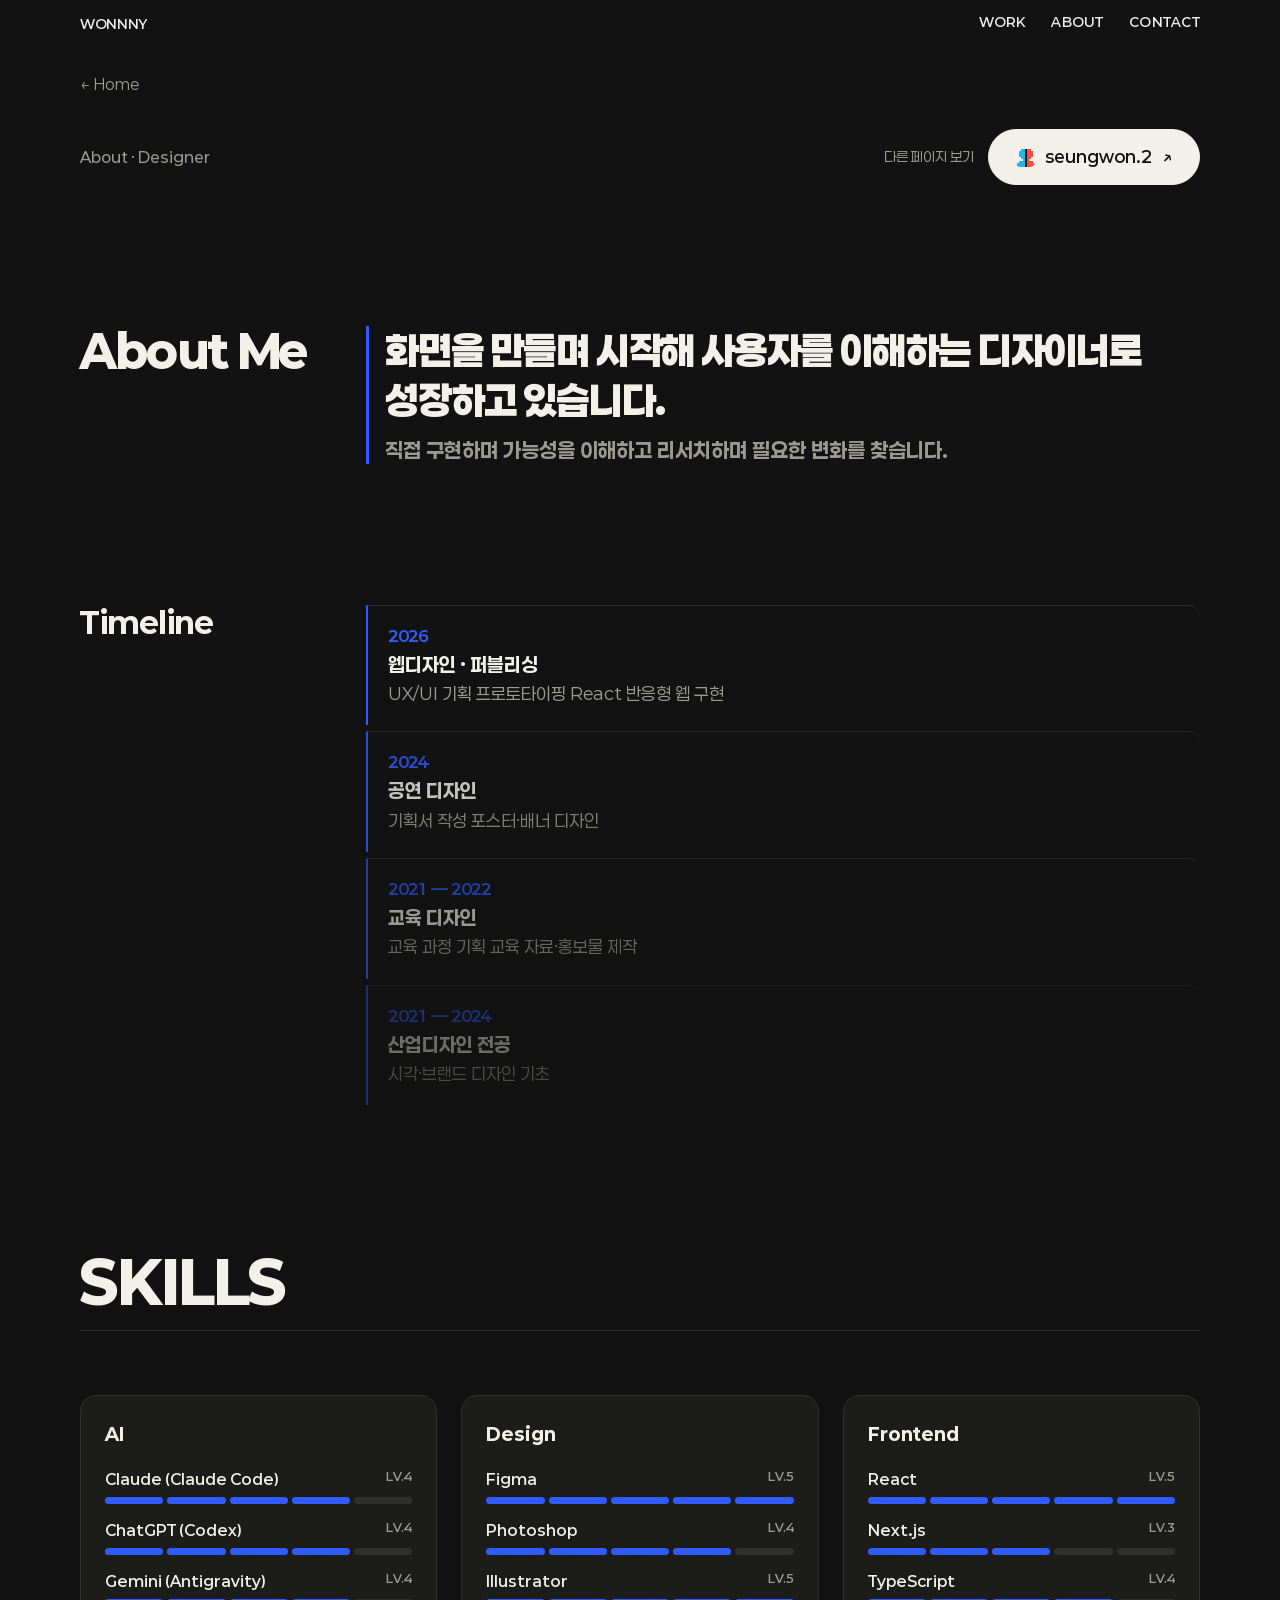
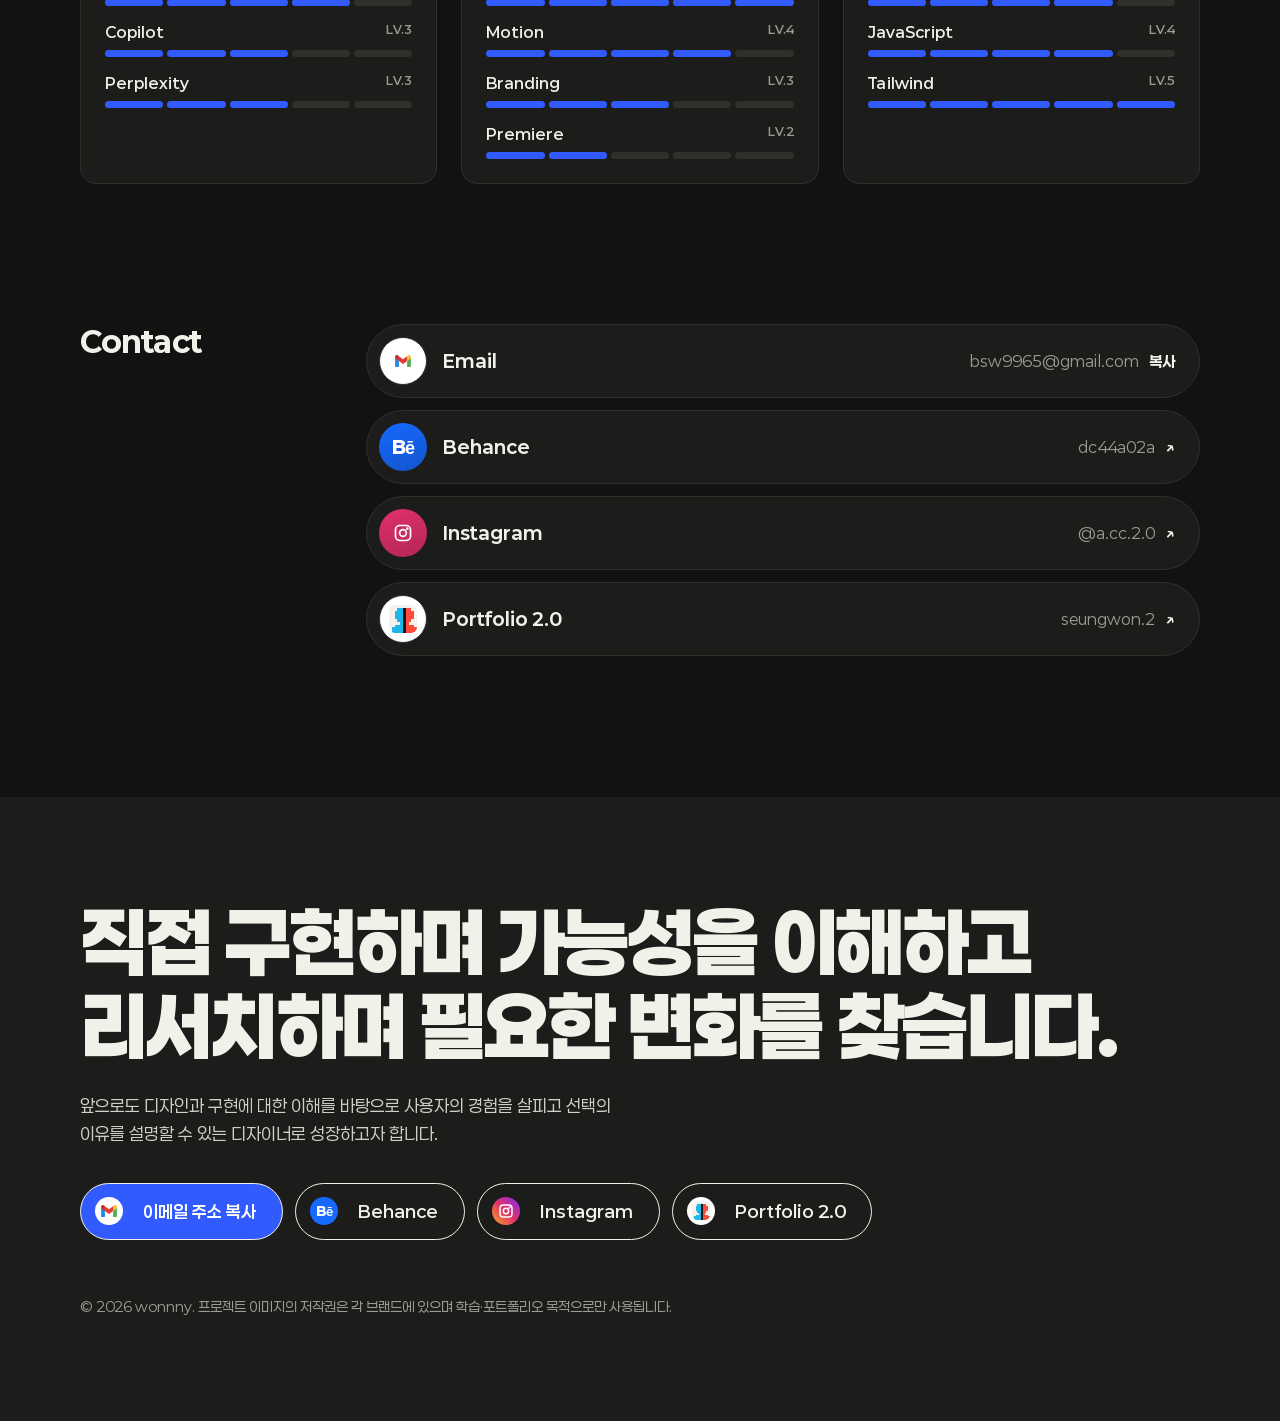
==== commit 35944288: "2026.11.02 작업 Co-Authored-By: Claude Sonnet 5.5 <noreply@anthropic.com>" ====
--- a/about.html
+++ b/about.html
@@ -21,8 +21,8 @@
 <link rel="icon" href="assets/favicon.svg" type="image/svg+xml">
 <link rel="alternate icon" href="assets/favicon.png" type="image/png">
 <link rel="apple-touch-icon" href="assets/favicon.png">
-<script>try{if(localStorage.theme==="dark")document.documentElement.setAttribute("data-theme","dark")}catch(e){}</script>
-<link rel="stylesheet" href="css/style.css?v=20261027f">
+<script>(function(){var t=null;try{t=localStorage.theme}catch(e){}if(!t)t=/Android.*Mobile|iPhone|iPod|Windows Phone/i.test(navigator.userAgent)?"light":"dark";if(t==="dark")document.documentElement.setAttribute("data-theme","dark")})()</script>
+<link rel="stylesheet" href="css/style.css?v=20261102a">
 </head>
 <body data-page="about">
 <header class="hd"><div class="wrap">
@@ -42,8 +42,8 @@
 <dialog aria-label="이미지 확대"></dialog>
 <button class="top" aria-label="맨 위로">↑</button>
 <div class="toast" role="status"></div>
-<script src="js/data.js?v=20261027f"></script>
-<script src="js/about.js?v=20261027f"></script>
-<script src="js/app.js?v=20261027f"></script>
+<script src="js/data.js?v=20261102a"></script>
+<script src="js/about.js?v=20261102a"></script>
+<script src="js/app.js?v=20261102a"></script>
 </body>
 </html>
--- a/css/style.css
+++ b/css/style.css
@@ -603,3 +603,28 @@
 .lbtn.next:hover{background:var(--blue);border-color:var(--blue);color:#fff}
 .lbtn.next:hover small{opacity:.9}
 .lbtn:not(.next){grid-column:auto}
+/* 태블릿·모바일: 분류(All Web UX/UI…)는 한 줄, 스크롤해도 헤더 아래에 붙어 있음 */
+@media(max-width:1024px){
+  .filter{position:sticky;top:49px;z-index:6;flex-direction:row;flex-wrap:nowrap;align-items:center;overflow-x:auto;gap:4px 14px;margin-inline:calc(var(--pad) * -1);padding:8px var(--pad);background:color-mix(in srgb,var(--bg) 82%,transparent);-webkit-backdrop-filter:blur(10px);backdrop-filter:blur(10px);scrollbar-width:none;-webkit-overflow-scrolling:touch}
+  .filter::-webkit-scrollbar{display:none}
+  .filter button,.filter button:first-child{flex:none;font-size:clamp(14px,3.6vw,20px);padding:4px 0;white-space:nowrap}
+}
+/* 웹 작품은 확대 없음: 확대 커서 제거 */
+.gal.wide .shot .media,.p-media .media{cursor:default}
+/* 상세 페이지 제목 자간 */
+.p-hero h1,.p-title h1{letter-spacing:.01em}
+/* 긴 상세페이지 결과물: 폭 고정으로 세로로 이어 붙임 (GIF 포함) */
+.dpieces{max-width:860px;margin-inline:auto}
+.dpieces img{display:block;width:100%;height:auto;filter:none}
+/* 정지 이미지로 받은 띠 문구를 옆으로 흐르게(원본 GIF의 효과를 코드로 재현) */
+.mq-wrap{position:relative;container-type:inline-size}
+.mq{position:absolute;left:0;right:0;overflow:hidden;background:#4fb5ee}
+.mq.top{top:0;height:8.85%}
+.mq.bot{top:90.2%;height:9.2%}
+.mq .track{display:flex;align-items:center;height:100%;width:max-content;animation:mqmove 18s linear infinite}
+.mq span{font-size:5.4cqw;font-weight:800;color:#fff;white-space:nowrap;letter-spacing:.01em;padding-right:.35em}
+.mq i{font-style:normal;color:#ffd62e;margin:0 .1em}
+@keyframes mqmove{to{transform:translateX(-50%)}}
+.dpieces video{display:block;width:100%;height:auto;background:#fff}
+/* 영상 아래 녹화 때 생긴 검은 줄을 다음 이미지가 덮도록 */
+.dpieces video{margin-bottom:-10px}
